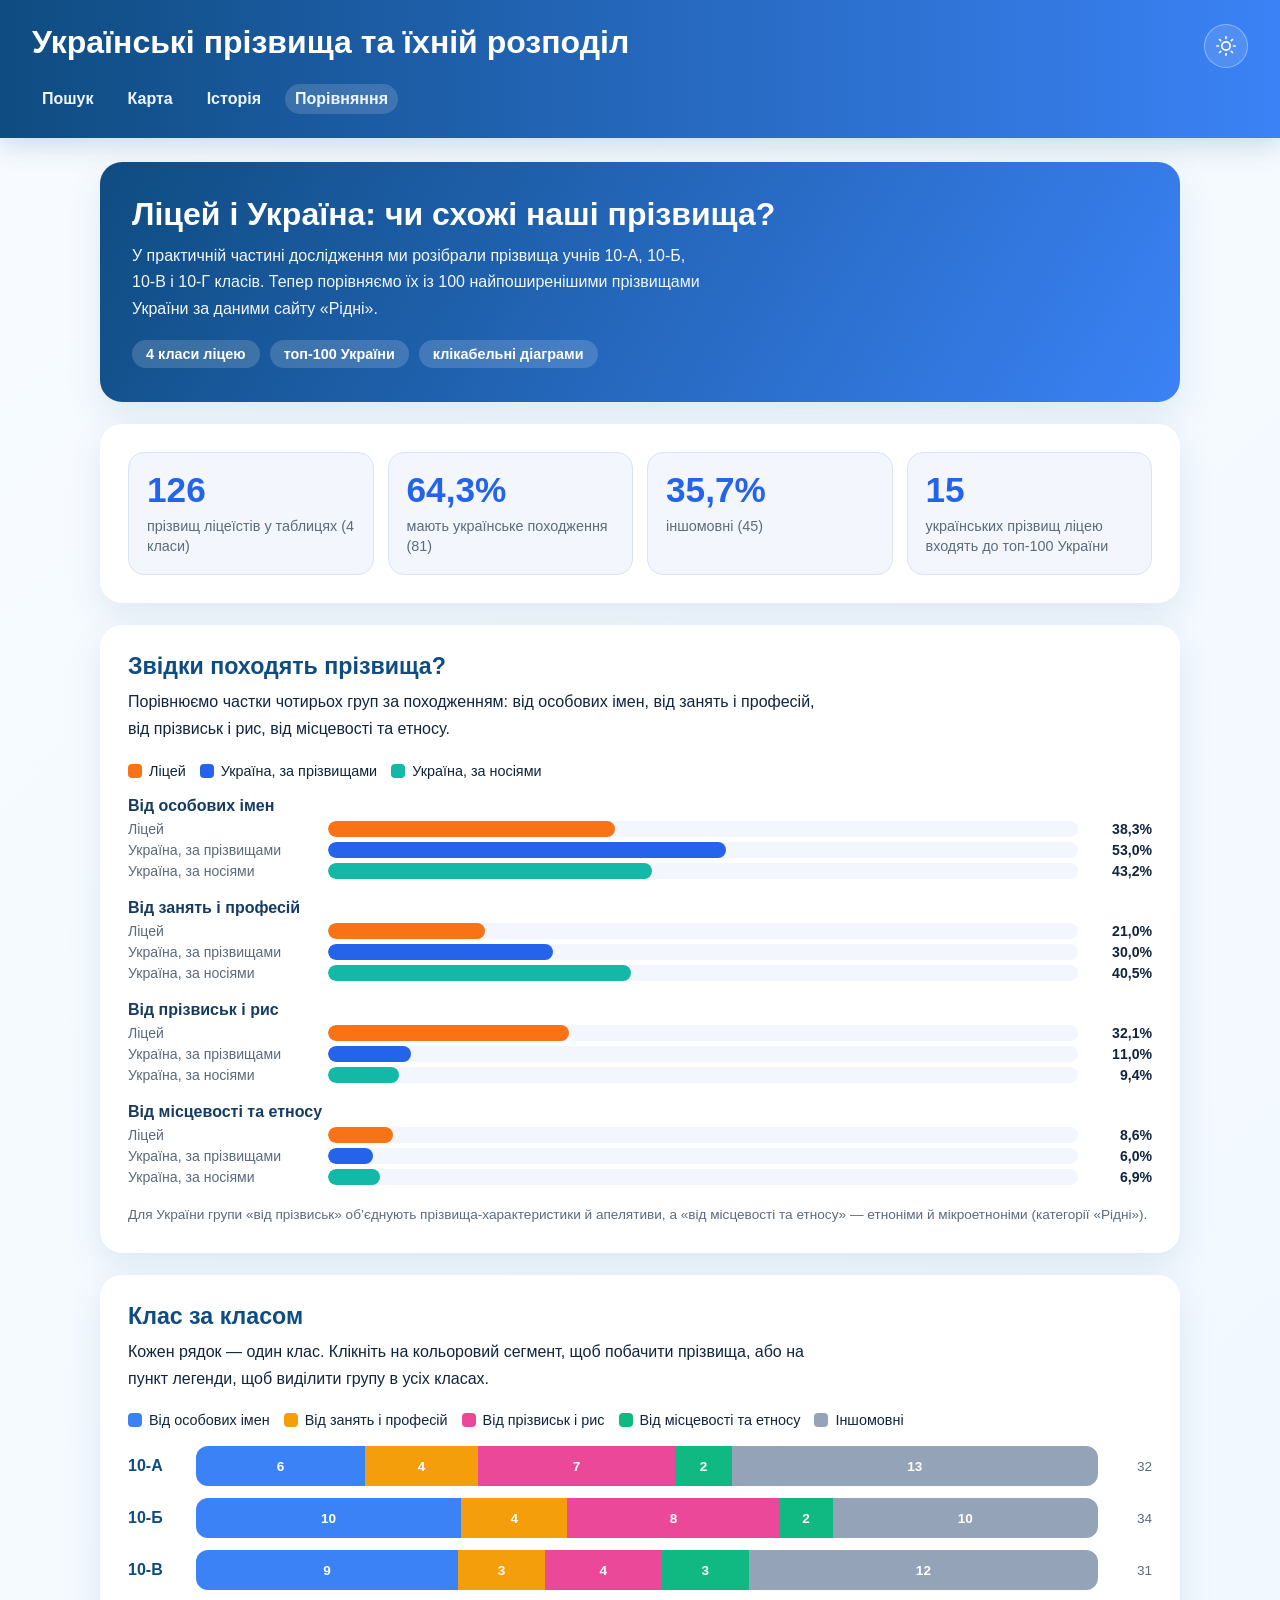
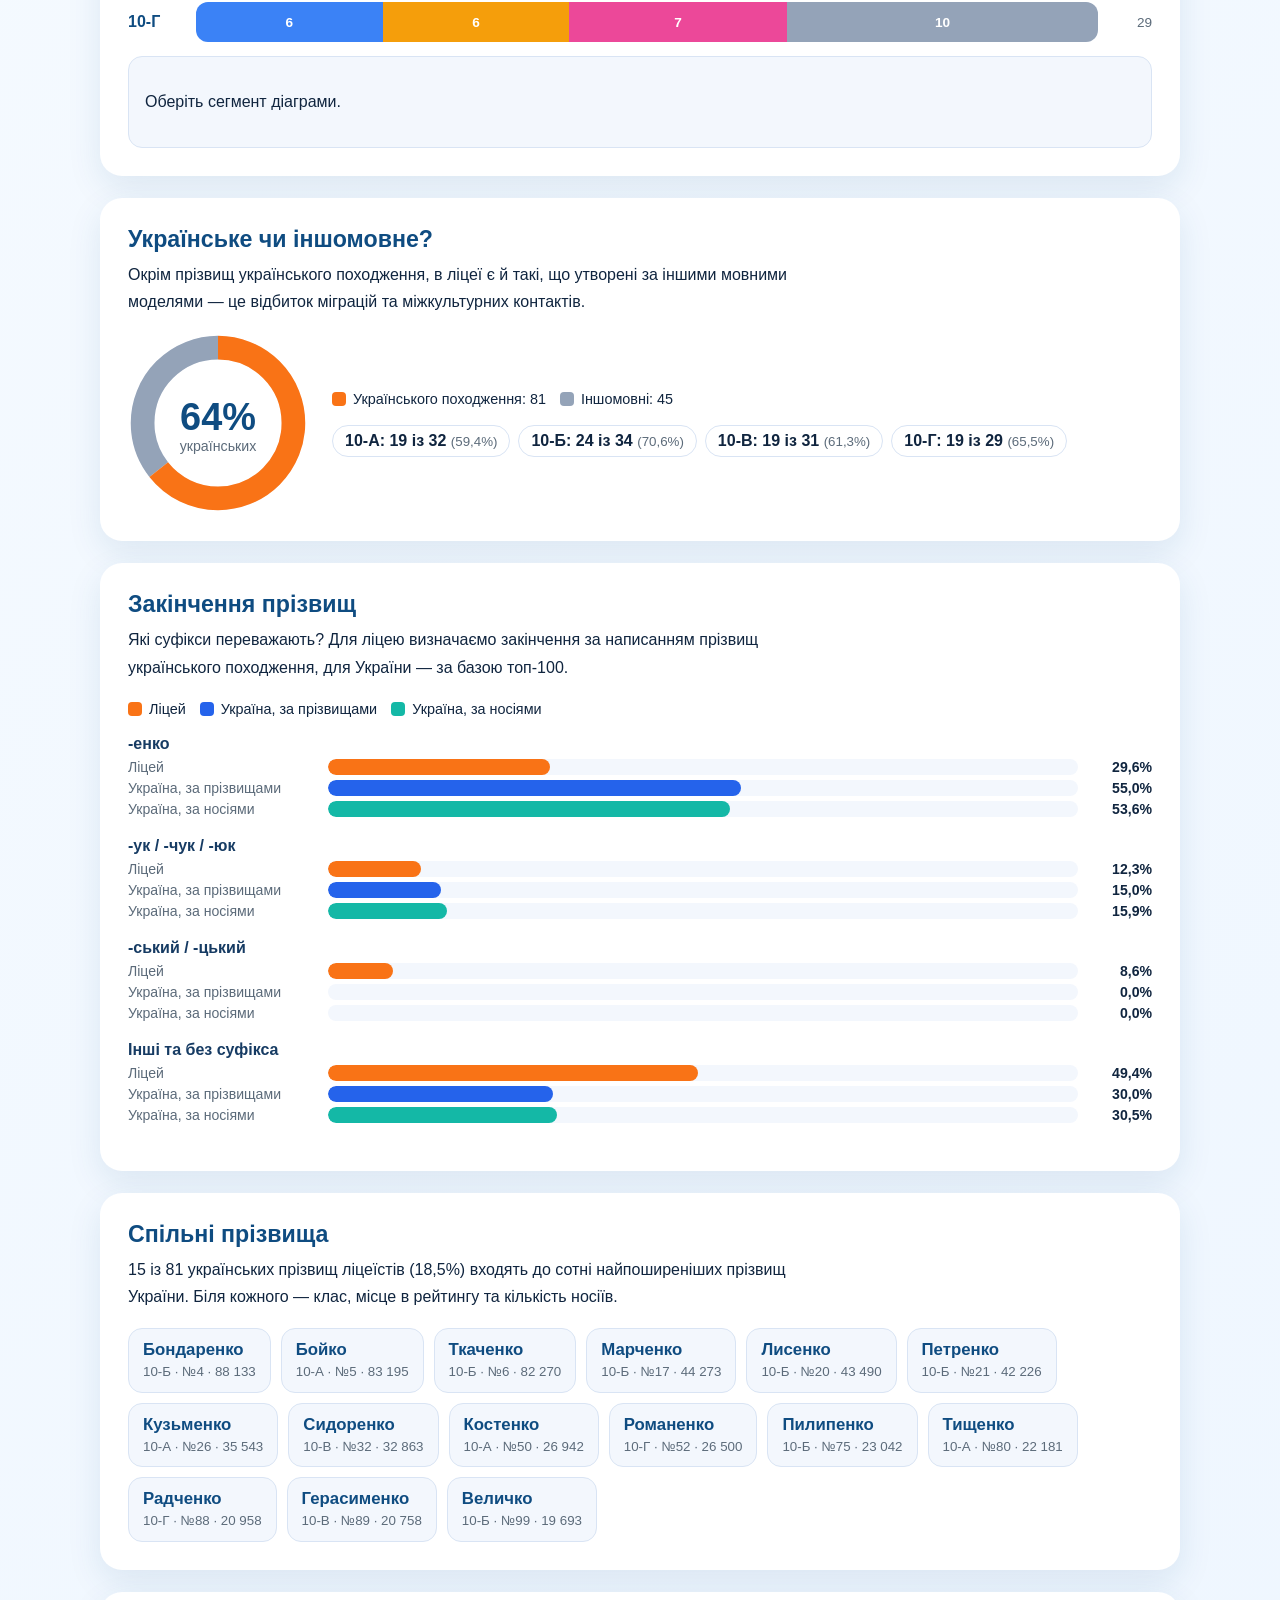
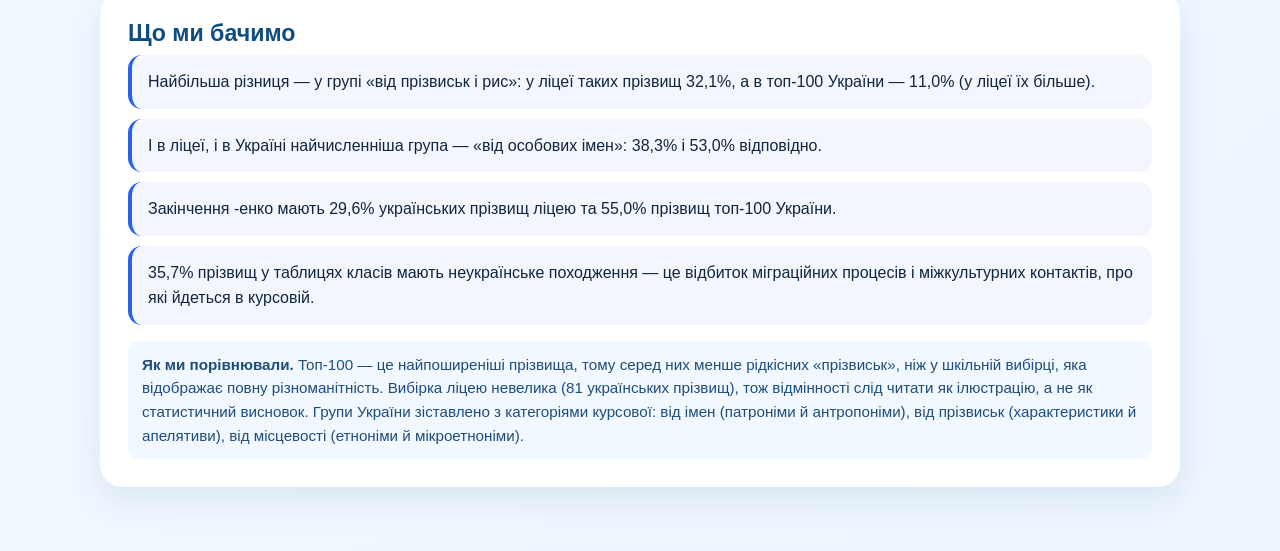
==== compare.html @ c1d9f482 "Add History and Comparison pages History: 7 interactive blocks (names, timeline, surname builder, su" ====
<!DOCTYPE html>
<html lang="uk">
<head>
    <meta charset="UTF-8">
    <meta name="viewport" content="width=device-width, initial-scale=1.0">
    <title>Порівняння — Українські прізвища</title>
    <link rel="stylesheet" href="style.css">
    <link rel="stylesheet" href="story.css">
    <script>
        (function () {
            var stored = localStorage.getItem("site-theme");
            var theme = stored || (window.matchMedia("(prefers-color-scheme: dark)").matches ? "dark" : "light");
            document.documentElement.setAttribute("data-theme", theme);
        })();
    </script>
</head>
<body>
    <header>
        <div class="header-bar">
            <h1>Українські прізвища та їхній розподіл</h1>
            <button id="themeToggle" class="theme-toggle" type="button" aria-label="Перемкнути тему оформлення">
                <svg class="icon-sun" viewBox="0 0 24 24" width="20" height="20" fill="none" stroke="currentColor" stroke-width="2" stroke-linecap="round" stroke-linejoin="round">
                    <circle cx="12" cy="12" r="5"></circle>
                    <line x1="12" y1="1" x2="12" y2="3"></line>
                    <line x1="12" y1="21" x2="12" y2="23"></line>
                    <line x1="4.22" y1="4.22" x2="5.64" y2="5.64"></line>
                    <line x1="18.36" y1="18.36" x2="19.78" y2="19.78"></line>
                    <line x1="1" y1="12" x2="3" y2="12"></line>
                    <line x1="21" y1="12" x2="23" y2="12"></line>
                    <line x1="4.22" y1="19.78" x2="5.64" y2="18.36"></line>
                    <line x1="18.36" y1="5.64" x2="19.78" y2="4.22"></line>
                </svg>
                <svg class="icon-moon" viewBox="0 0 24 24" width="20" height="20" fill="none" stroke="currentColor" stroke-width="2" stroke-linecap="round" stroke-linejoin="round">
                    <path d="M21 12.79A9 9 0 1 1 11.21 3 7 7 0 0 0 21 12.79z"></path>
                </svg>
            </button>
        </div>
        <nav>
            <a href="index.html#search">Пошук</a>
            <a href="index.html#map">Карта</a>
            <a href="history.html">Історія</a>
            <a href="compare.html" class="active">Порівняння</a>
        </nav>
    </header>

    <main class="story-wrap" id="compareRoot">
        <section class="story-hero">
            <h2>Ліцей і Україна: чи схожі наші прізвища?</h2>
            <p>У практичній частині дослідження ми розібрали прізвища учнів 10-А, 10-Б, 10-В і 10-Г класів. Тепер порівняємо їх із 100 найпоширенішими прізвищами України за даними сайту «Рідні».</p>
            <div class="hero-badges">
                <span class="hero-badge">4 класи ліцею</span>
                <span class="hero-badge">топ-100 України</span>
                <span class="hero-badge">клікабельні діаграми</span>
            </div>
        </section>

        <section class="story-block reveal">
            <div class="kpi-grid chart" id="kpis"></div>
        </section>

        <section class="story-block reveal">
            <div class="block-head"><h2>Звідки походять прізвища?</h2></div>
            <p class="block-lead">Порівнюємо частки чотирьох груп за походженням: від особових імен, від занять і професій, від прізвиськ і рис, від місцевості та етносу.</p>
            <div class="legend" id="catLegend"></div>
            <div class="chart" id="catChart"></div>
            <p class="small-note">Для України групи «від прізвиськ» об’єднують прізвища-характеристики й апелятиви, а «від місцевості та етносу» — етноніми й мікроетноніми (категорії «Рідні»).</p>
        </section>

        <section class="story-block reveal">
            <div class="block-head"><h2>Клас за класом</h2></div>
            <p class="block-lead">Кожен рядок — один клас. Клікніть на кольоровий сегмент, щоб побачити прізвища, або на пункт легенди, щоб виділити групу в усіх класах.</p>
            <div class="legend" id="stackLegend"></div>
            <div class="chart" id="stackChart"></div>
            <div class="names-panel" id="namesPanel"><p>Оберіть сегмент діаграми.</p></div>
        </section>

        <section class="story-block reveal">
            <div class="block-head"><h2>Українське чи іншомовне?</h2></div>
            <p class="block-lead">Окрім прізвищ українського походження, в ліцеї є й такі, що утворені за іншими мовними моделями — це відбиток міграцій та міжкультурних контактів.</p>
            <div class="donut-wrap chart" id="donutWrap"></div>
        </section>

        <section class="story-block reveal">
            <div class="block-head"><h2>Закінчення прізвищ</h2></div>
            <p class="block-lead">Які суфікси переважають? Для ліцею визначаємо закінчення за написанням прізвищ українського походження, для України — за базою топ-100.</p>
            <div class="legend" id="sufLegend"></div>
            <div class="chart" id="sufChart"></div>
        </section>

        <section class="story-block reveal">
            <div class="block-head"><h2>Спільні прізвища</h2></div>
            <p class="block-lead" id="matchLead"></p>
            <div class="match-cloud" id="matchCloud"></div>
        </section>

        <section class="story-block reveal">
            <div class="block-head"><h2>Що ми бачимо</h2></div>
            <ul class="insights" id="insights"></ul>
            <p class="note" id="methodNote"></p>
        </section>
    </main>

    <script src="data/surnames-data.js"></script>
    <script src="data/lyceum-data.js"></script>
    <script src="theme.js"></script>
    <script src="compare.js"></script>
</body>
</html>
---- style.css ----
:root {
    --bg-grad-start: #f7fbff;
    --bg-grad-end: #eef6ff;
    --text-primary: #10253f;
    --text-secondary: #5c6b7a;
    --heading-strong: #0f4c81;
    --heading-soft: #163b63;

    --header-grad-start: #0f4c81;
    --header-grad-end: #3b82f6;
    --header-text: #ffffff;
    --header-shadow: rgba(15, 76, 129, 0.18);
    --header-icon-border: rgba(255, 255, 255, 0.35);
    --header-icon-bg: rgba(255, 255, 255, 0.12);
    --header-icon-bg-hover: rgba(255, 255, 255, 0.22);

    --nav-link-color: #eff6ff;
    --nav-link-hover-bg: rgba(255, 255, 255, 0.15);

    --card-bg: #ffffff;
    --card-shadow: rgba(15, 76, 129, 0.1);
    --search-card-shadow: rgba(15, 76, 129, 0.12);

    --input-bg: #ffffff;
    --input-border: #cddbf3;
    --input-focus-border: #3b82f6;
    --input-focus-shadow: rgba(59, 130, 246, 0.15);
    --input-placeholder: #93a1b3;

    --button-grad-start: #2563eb;
    --button-grad-end: #38bdf8;
    --button-text: #ffffff;
    --button-shadow-hover: rgba(37, 99, 235, 0.2);

    --insight-bg: #f2f8ff;
    --insight-text: #1e4d7c;
}

:root[data-theme="dark"] {
    --bg-grad-start: #0a111f;
    --bg-grad-end: #101c30;
    --text-primary: #dbe6f5;
    --text-secondary: #93a4bd;
    --heading-strong: #8fc4ff;
    --heading-soft: #bcdcff;

    --header-grad-start: #071a2e;
    --header-grad-end: #14356b;
    --header-text: #f2f8ff;
    --header-shadow: rgba(0, 0, 0, 0.45);
    --header-icon-border: rgba(255, 255, 255, 0.25);
    --header-icon-bg: rgba(255, 255, 255, 0.08);
    --header-icon-bg-hover: rgba(255, 255, 255, 0.16);

    --nav-link-color: #dbe9ff;
    --nav-link-hover-bg: rgba(255, 255, 255, 0.08);

    --card-bg: #16233a;
    --card-shadow: rgba(0, 0, 0, 0.35);
    --search-card-shadow: rgba(0, 0, 0, 0.35);

    --input-bg: #0f1b2d;
    --input-border: #2c3f5c;
    --input-focus-border: #3b82f6;
    --input-focus-shadow: rgba(59, 130, 246, 0.25);
    --input-placeholder: #6b7c95;

    --button-grad-start: #2563eb;
    --button-grad-end: #38bdf8;
    --button-text: #ffffff;
    --button-shadow-hover: rgba(56, 189, 248, 0.35);

    --insight-bg: #1c2e47;
    --insight-text: #a8d0ff;
}

body {
    margin: 0;
    font-family: "Segoe UI", Arial, sans-serif;
    background: linear-gradient(135deg, var(--bg-grad-start) 0%, var(--bg-grad-end) 100%);
    color: var(--text-primary);
    transition: background 0.3s ease, color 0.3s ease;
}

header {
    background: linear-gradient(90deg, var(--header-grad-start) 0%, var(--header-grad-end) 100%);
    color: var(--header-text);
    padding: 24px 32px;
    box-shadow: 0 8px 25px var(--header-shadow);
    transition: background 0.3s ease;
}

.header-bar {
    display: flex;
    align-items: flex-start;
    justify-content: space-between;
    gap: 16px;
}

h1 {
    margin: 0;
    font-size: 2rem;
}

.theme-toggle {
    flex-shrink: 0;
    display: inline-flex;
    align-items: center;
    justify-content: center;
    width: 44px;
    height: 44px;
    border-radius: 50%;
    border: 1px solid var(--header-icon-border);
    background: var(--header-icon-bg);
    color: var(--header-text);
    cursor: pointer;
    transition: background 0.2s ease, transform 0.2s ease;
}

.theme-toggle:hover {
    background: var(--header-icon-bg-hover);
    transform: translateY(-1px);
}

.theme-toggle svg {
    display: block;
}

.theme-toggle .icon-moon {
    display: none;
}

:root[data-theme="dark"] .theme-toggle .icon-sun {
    display: none;
}

:root[data-theme="dark"] .theme-toggle .icon-moon {
    display: block;
}

nav {
    margin-top: 16px;
    display: flex;
    flex-wrap: wrap;
    gap: 14px;
}

nav a {
    text-decoration: none;
    color: var(--nav-link-color);
    font-weight: 600;
    padding: 6px 10px;
    border-radius: 999px;
    transition: background 0.2s ease;
}

nav a:hover {
    background: var(--nav-link-hover-bg);
}

nav a.active {
    background: var(--nav-link-hover-bg);
}

.search-section {
    padding: 24px 32px 8px;
}

.history-section {
    padding: 24px 32px 32px;
}

.history-card {
    background: var(--card-bg);
    border-radius: 16px;
    padding: 22px;
    box-shadow: 0 10px 30px var(--search-card-shadow);
    min-height: 300px;
    transition: background 0.3s ease;
}

.search-card {
    background: var(--card-bg);
    border-radius: 16px;
    padding: 22px;
    box-shadow: 0 10px 30px var(--search-card-shadow);
    transition: background 0.3s ease;
}

.search-label {
    display: block;
    font-weight: 700;
    margin-bottom: 10px;
    color: var(--heading-soft);
}

.search-controls {
    display: flex;
    flex-wrap: wrap;
    gap: 10px;
}

.search-input-wrap {
    position: relative;
    flex: 1;
    min-width: 260px;
}

.search-section input {
    width: 100%;
    box-sizing: border-box;
    padding: 12px 14px;
    border: 1px solid var(--input-border);
    border-radius: 999px;
    font-size: 1rem;
    outline: none;
    background: var(--input-bg);
    color: var(--text-primary);
    transition: background 0.3s ease, border-color 0.2s ease, box-shadow 0.2s ease;
}

.suggestions-list {
    position: absolute;
    top: calc(100% + 6px);
    left: 0;
    right: 0;
    margin: 0;
    padding: 6px;
    list-style: none;
    background: var(--card-bg);
    border: 1px solid var(--input-border);
    border-radius: 14px;
    box-shadow: 0 12px 30px var(--card-shadow);
    max-height: 240px;
    overflow-y: auto;
    z-index: 20;
}

.suggestions-list[hidden] {
    display: none;
}

.suggestions-list li {
    padding: 9px 14px;
    border-radius: 8px;
    cursor: pointer;
    color: var(--text-primary);
    transition: background 0.15s ease;
}

.suggestions-list li:hover {
    background: var(--insight-bg);
}

.search-section input::placeholder {
    color: var(--input-placeholder);
}

.search-section input:focus {
    border-color: var(--input-focus-border);
    box-shadow: 0 0 0 3px var(--input-focus-shadow);
}

.search-section button#searchBtn {
    flex-shrink: 0;
    width: 48px;
    height: 48px;
    padding: 0;
    display: inline-flex;
    align-items: center;
    justify-content: center;
    border: none;
    border-radius: 50%;
    background: linear-gradient(90deg, var(--button-grad-start) 0%, var(--button-grad-end) 100%);
    color: var(--button-text);
    cursor: pointer;
    transition: transform 0.2s ease, box-shadow 0.2s ease;
}

.search-section button#searchBtn svg {
    display: block;
}

.search-section button#searchBtn:hover {
    transform: translateY(-1px);
    box-shadow: 0 8px 20px var(--button-shadow-hover);
}

.content {
    display: flex;
    gap: 20px;
    padding: 20px 32px 32px;
    flex-wrap: wrap;
}

.map-block {
    flex: 2;
    min-width: 340px;
    height: calc(100vh - 60px);
    min-height: 520px;
    background: var(--card-bg);
    border-radius: 18px;
    padding: 20px;
    box-shadow: 0 12px 35px var(--card-shadow);
    position: relative;
    display: flex;
    flex-direction: column;
    transition: background 0.3s ease;
}

.info-block {
    flex: 1;
    min-width: 280px;
    background: var(--card-bg);
    border-radius: 18px;
    padding: 20px;
    box-shadow: 0 12px 35px var(--card-shadow);
    transition: background 0.3s ease;
}

.map-wrap {
    position: relative;
    flex: 1;
    min-height: 0;
}

#ukraineMap {
    width: 100%;
    height: 100%;
    display: block;
    border: 0;
}

#region-name {
    margin: 0 0 12px;
    font-size: 1.1rem;
    font-weight: 700;
    color: var(--heading-soft);
}

#info h2 {
    margin-top: 0;
    color: var(--heading-strong);
}

.info-placeholder {
    color: var(--text-secondary);
    line-height: 1.6;
}

.info-fact {
    font-weight: 700;
    text-align: center;
}

.region-surname-list {
    margin: 8px 0 0;
    padding-left: 20px;
    color: var(--text-primary);
}

.region-surname-list li {
    margin-bottom: 4px;
}

.region-insight {
    margin-top: 12px;
    padding: 10px 12px;
    border-radius: 12px;
    background: var(--insight-bg);
    color: var(--insight-text);
}

@media (max-width: 900px) {
    header,
    .search-section,
    .content {
        padding-left: 18px;
        padding-right: 18px;
    }

    .content {
        flex-direction: column;
    }

    .map-block {
        height: 70vh;
        min-width: unset;
    }

    .info-block {
        min-width: unset;
    }
}

@media (max-width: 520px) {
    h1 {
        font-size: 1.55rem;
    }

    .search-section input {
        width: 100%;
        min-width: 0;
    }
}
---- story.css ----
/* Спільні стилі сторінок «Історія» та «Порівняння». Підключається після style.css. */

:root {
    --accent: #2563eb;
    --accent-soft: rgba(37, 99, 235, 0.1);
    --surface-2: #f3f7fd;
    --line: #d9e4f4;
    --ok: #16a34a;
    --bad: #dc2626;

    --c-names: #3b82f6;
    --c-prof: #f59e0b;
    --c-nick: #ec4899;
    --c-place: #10b981;
    --c-foreign: #94a3b8;
    --c-ly: #f97316;
    --c-ua: #2563eb;
    --c-ua2: #14b8a6;
}

:root[data-theme="dark"] {
    --accent: #60a5fa;
    --accent-soft: rgba(96, 165, 250, 0.16);
    --surface-2: #1b2c47;
    --line: #2c3f5c;
    --ok: #4ade80;
    --bad: #f87171;

    --c-names: #60a5fa;
    --c-prof: #fbbf24;
    --c-nick: #f472b6;
    --c-place: #34d399;
    --c-foreign: #64748b;
    --c-ly: #fb923c;
    --c-ua: #60a5fa;
    --c-ua2: #2dd4bf;
}

html {
    scroll-behavior: smooth;
}

.story-wrap {
    max-width: 1080px;
    margin: 0 auto;
    padding: 24px 20px 64px;
    display: flex;
    flex-direction: column;
    gap: 22px;
}

/* ---------- hero ---------- */

.story-hero {
    border-radius: 22px;
    padding: 34px 32px;
    color: #fff;
    background: linear-gradient(120deg, var(--header-grad-start) 0%, var(--header-grad-end) 100%);
    box-shadow: 0 14px 36px var(--card-shadow);
}

.story-hero h2 {
    margin: 0 0 10px;
    font-size: 2rem;
}

.story-hero p {
    margin: 0;
    max-width: 64ch;
    line-height: 1.65;
    opacity: 0.95;
}

.hero-badges {
    display: flex;
    flex-wrap: wrap;
    gap: 10px;
    margin-top: 18px;
}

.hero-badge {
    padding: 6px 14px;
    border-radius: 999px;
    background: rgba(255, 255, 255, 0.16);
    font-weight: 600;
    font-size: 0.9rem;
}

/* ---------- sticky step navigation ---------- */

.step-nav {
    position: sticky;
    top: 10px;
    z-index: 30;
    display: flex;
    flex-wrap: wrap;
    justify-content: center;
    gap: 6px;
    padding: 8px 10px;
    border-radius: 999px;
    background: var(--card-bg);
    border: 1px solid var(--line);
    box-shadow: 0 8px 24px var(--card-shadow);
}

.step-nav a {
    display: inline-flex;
    align-items: center;
    gap: 6px;
    padding: 5px 12px 5px 6px;
    border-radius: 999px;
    text-decoration: none;
    font-weight: 600;
    font-size: 0.86rem;
    color: var(--text-secondary);
    transition: background 0.2s ease, color 0.2s ease;
}

.step-nav a b {
    display: inline-flex;
    align-items: center;
    justify-content: center;
    width: 22px;
    height: 22px;
    border-radius: 50%;
    background: var(--accent-soft);
    color: var(--accent);
    font-size: 0.78rem;
}

.step-nav a:hover {
    background: var(--accent-soft);
}

.step-nav a.active {
    background: var(--accent);
    color: #fff;
}

.step-nav a.active b {
    background: rgba(255, 255, 255, 0.25);
    color: #fff;
}

/* ---------- blocks ---------- */

.story-block {
    background: var(--card-bg);
    border-radius: 22px;
    padding: 28px;
    box-shadow: 0 12px 34px var(--card-shadow);
    scroll-margin-top: 78px;
    transition: background 0.3s ease;
}

.block-head {
    display: flex;
    align-items: center;
    gap: 16px;
    margin-bottom: 8px;
}

.block-num {
    flex-shrink: 0;
    display: inline-flex;
    align-items: center;
    justify-content: center;
    width: 44px;
    height: 44px;
    border-radius: 14px;
    background: linear-gradient(135deg, var(--button-grad-start), var(--button-grad-end));
    color: #fff;
    font-weight: 800;
    font-size: 1.15rem;
}

.block-head h2 {
    margin: 0;
    font-size: 1.45rem;
    color: var(--heading-strong);
}

.block-kicker {
    margin: 0 0 18px 60px;
    color: var(--text-secondary);
    font-style: italic;
}

.block-lead {
    margin: 0 0 18px;
    line-height: 1.7;
    max-width: 78ch;
}

.subhead {
    margin: 26px 0 10px;
    font-size: 1.05rem;
    color: var(--heading-soft);
}

.note {
    margin: 16px 0 0;
    padding: 12px 14px;
    border-radius: 12px;
    background: var(--insight-bg);
    color: var(--insight-text);
    line-height: 1.55;
    font-size: 0.95rem;
}

.small-note {
    margin: 10px 0 0;
    font-size: 0.85rem;
    color: var(--text-secondary);
    line-height: 1.5;
}

/* scroll reveal */

.reveal {
    opacity: 0;
    transform: translateY(22px);
    transition: opacity 0.6s ease, transform 0.6s ease;
}

.reveal.in {
    opacity: 1;
    transform: none;
}

/* ---------- chips and tabs ---------- */

.chips {
    display: flex;
    flex-wrap: wrap;
    gap: 8px;
}

.chip {
    padding: 8px 14px;
    border-radius: 999px;
    border: 1px solid var(--line);
    background: var(--surface-2);
    color: var(--text-primary);
    font: inherit;
    font-weight: 600;
    font-size: 0.92rem;
    cursor: pointer;
    transition: background 0.2s ease, border-color 0.2s ease, color 0.2s ease, transform 0.15s ease;
}

.chip:hover {
    border-color: var(--accent);
    transform: translateY(-1px);
}

.chip.active {
    background: var(--accent);
    border-color: var(--accent);
    color: #fff;
}

.chip:focus-visible,
.flip-card:focus-visible,
.tile:focus-visible,
.opt:focus-visible,
.seg:focus-visible {
    outline: 3px solid var(--accent);
    outline-offset: 2px;
}

.tab-panel {
    margin-top: 14px;
    padding: 18px;
    border-radius: 16px;
    background: var(--surface-2);
    border: 1px solid var(--line);
    line-height: 1.65;
    animation: fadeUp 0.35s ease;
}

.tab-panel p {
    margin: 0 0 8px;
}

.tab-panel p:last-child {
    margin-bottom: 0;
}

.tab-panel ul {
    margin: 8px 0 0;
    padding-left: 20px;
}

@keyframes fadeUp {
    from {
        opacity: 0;
        transform: translateY(8px);
    }

    to {
        opacity: 1;
        transform: none;
    }
}

.pill-list {
    display: flex;
    flex-wrap: wrap;
    gap: 8px;
    margin-top: 10px;
}

.pill {
    padding: 6px 12px;
    border-radius: 999px;
    background: var(--card-bg);
    border: 1px solid var(--line);
    font-weight: 600;
}

.pill small {
    font-weight: 400;
    color: var(--text-secondary);
}

/* ---------- block 1: flip cards ---------- */

.flip-grid {
    display: grid;
    grid-template-columns: repeat(auto-fit, minmax(250px, 1fr));
    gap: 16px;
}

.flip-card {
    perspective: 1000px;
    height: 350px;
    cursor: pointer;
    border-radius: 18px;
}

.flip-inner {
    position: relative;
    width: 100%;
    height: 100%;
    transition: transform 0.6s ease;
    transform-style: preserve-3d;
}

.flip-card.flipped .flip-inner {
    transform: rotateY(180deg);
}

.flip-face {
    position: absolute;
    inset: 0;
    display: flex;
    flex-direction: column;
    justify-content: center;
    gap: 10px;
    padding: 20px;
    border-radius: 18px;
    overflow: auto;
    -webkit-backface-visibility: hidden;
    backface-visibility: hidden;
}

.flip-front {
    background: linear-gradient(145deg, var(--accent-soft), var(--surface-2));
    border: 1px solid var(--line);
    align-items: flex-start;
}

.flip-back {
    transform: rotateY(180deg);
    background: var(--surface-2);
    border: 1px solid var(--accent);
    justify-content: flex-start;
}

.flip-tag {
    font-size: 0.8rem;
    text-transform: uppercase;
    letter-spacing: 0.06em;
    color: var(--accent);
    font-weight: 700;
}

.flip-title {
    font-size: 1.3rem;
    color: var(--heading-strong);
}

.flip-sample {
    font-size: 2rem;
    font-weight: 800;
    color: var(--accent);
}

.flip-cta {
    margin-top: auto;
    font-size: 0.82rem;
    color: var(--text-secondary);
}

.flip-intro {
    font-weight: 600;
    color: var(--heading-soft);
}

.flip-list {
    margin: 0;
    padding-left: 18px;
    line-height: 1.5;
    font-size: 0.95rem;
}

.flip-list li {
    margin-bottom: 5px;
}

/* ---------- block 2: timeline ---------- */

.timeline {
    padding: 20px 40px;
    border-radius: 18px;
    background: var(--surface-2);
    border: 1px solid var(--line);
}

.timeline input[type="range"] {
    width: 100%;
    accent-color: var(--accent);
    margin: 4px 0 0;
}

.timeline-ticks {
    position: relative;
    height: 34px;
    margin-top: 8px;
}

.tick {
    position: absolute;
    top: 0;
    left: var(--pos);
    transform: translateX(-50%);
    white-space: nowrap;
    padding: 6px 10px;
    border: 0;
    background: none;
    font: inherit;
    font-size: 0.8rem;
    font-weight: 600;
    text-align: center;
    color: var(--text-secondary);
    cursor: pointer;
    border-radius: 8px;
}

.tick.active {
    color: var(--accent);
    background: var(--accent-soft);
}

.stage {
    margin-top: 16px;
}

.stage h3 {
    margin: 0 0 6px;
    color: var(--heading-strong);
}

.stage p {
    margin: 0 0 14px;
    line-height: 1.65;
}

.name-tags {
    display: flex;
    flex-wrap: wrap;
    align-items: center;
    gap: 10px;
    min-height: 48px;
}

.name-tag {
    padding: 9px 16px;
    border-radius: 12px;
    background: var(--card-bg);
    border: 2px solid var(--accent);
    font-weight: 700;
    animation: pop 0.4s ease backwards;
}

.name-tag.muted {
    border-color: var(--line);
    color: var(--text-secondary);
}

.name-arrow {
    color: var(--accent);
    font-weight: 800;
    font-size: 1.3rem;
}

@keyframes pop {
    from {
        opacity: 0;
        transform: scale(0.8);
    }

    to {
        opacity: 1;
        transform: none;
    }
}

/* ---------- block 3: builder ---------- */

.builder {
    display: grid;
    grid-template-columns: 1fr 1fr;
    gap: 18px;
}

.builder-col h3 {
    margin: 0 0 10px;
    font-size: 0.95rem;
    color: var(--text-secondary);
    text-transform: uppercase;
    letter-spacing: 0.05em;
}

.formula {
    margin-top: 18px;
    padding: 22px;
    border-radius: 18px;
    background: linear-gradient(145deg, var(--accent-soft), var(--surface-2));
    border: 1px solid var(--line);
    text-align: center;
}

.formula-line {
    display: flex;
    flex-wrap: wrap;
    justify-content: center;
    align-items: baseline;
    gap: 10px;
    font-size: 1.15rem;
    color: var(--text-secondary);
}

.formula-result {
    margin: 8px 0 4px;
    font-size: 2.6rem;
    font-weight: 800;
    letter-spacing: 0.01em;
}

.part-root {
    color: var(--c-prof);
}

.part-suffix {
    color: var(--accent);
}

.formula-meaning {
    margin: 0;
    line-height: 1.6;
}

.suffix-info {
    margin-top: 12px;
    padding: 12px 14px;
    border-radius: 12px;
    background: var(--insight-bg);
    color: var(--insight-text);
    line-height: 1.55;
    font-size: 0.95rem;
}

/* ---------- block 4: map ---------- */

.map-layout {
    display: grid;
    grid-template-columns: 220px 1fr;
    gap: 20px;
    align-items: start;
}

.map-controls {
    display: flex;
    flex-direction: column;
    gap: 8px;
}

.map-controls .chip {
    text-align: left;
}

.map-stage {
    min-width: 0;
}

.suffix-map {
    position: relative;
    height: 430px;
    border-radius: 16px;
    background: var(--surface-2);
    border: 1px solid var(--line);
    overflow: hidden;
}

.suffix-map object {
    width: 100%;
    height: 100%;
    display: block;
}

.map-readout {
    margin-top: 10px;
    padding: 10px 14px;
    border-radius: 12px;
    background: var(--insight-bg);
    color: var(--insight-text);
    font-weight: 600;
    min-height: 1.4em;
}

.map-legend {
    display: flex;
    align-items: center;
    gap: 10px;
    margin-top: 10px;
    font-size: 0.82rem;
    color: var(--text-secondary);
}

.legend-bar {
    flex: 1;
    height: 10px;
    border-radius: 999px;
    border: 1px solid var(--line);
}

/* ---------- block 5: epochs ---------- */

.change-grid {
    display: grid;
    grid-template-columns: repeat(auto-fill, minmax(210px, 1fr));
    gap: 12px;
    margin-top: 14px;
}

.change-card {
    padding: 14px;
    border-radius: 14px;
    background: var(--card-bg);
    border: 1px solid var(--line);
    display: flex;
    flex-direction: column;
    gap: 6px;
    animation: pop 0.4s ease backwards;
}

.change-from {
    color: var(--text-secondary);
    text-decoration: line-through;
    text-decoration-color: var(--bad);
}

.change-arrow {
    color: var(--accent);
    font-weight: 800;
}

.change-to {
    font-size: 1.2rem;
    font-weight: 800;
    color: var(--heading-strong);
}

.change-why {
    font-size: 0.82rem;
    color: var(--text-secondary);
}

/* ---------- block 6: tiles ---------- */

.tile-grid {
    display: flex;
    flex-wrap: wrap;
    gap: 8px;
    margin-top: 14px;
}

.tile {
    padding: 10px 16px;
    border-radius: 12px;
    border: 1px solid var(--line);
    background: var(--surface-2);
    color: var(--text-primary);
    font: inherit;
    font-weight: 700;
    cursor: pointer;
    transition: transform 0.15s ease, background 0.2s ease, border-color 0.2s ease;
}

.tile:hover {
    transform: translateY(-2px) rotate(-1deg);
    border-color: var(--accent);
}

.tile.active {
    background: var(--accent);
    border-color: var(--accent);
    color: #fff;
}

.tile-detail {
    margin-top: 16px;
    padding: 20px;
    border-radius: 18px;
    background: linear-gradient(145deg, var(--accent-soft), var(--surface-2));
    border: 1px solid var(--line);
    line-height: 1.6;
    animation: fadeUp 0.35s ease;
}

.tile-detail h3 {
    margin: 0 0 4px;
    font-size: 1.8rem;
    color: var(--accent);
}

.tile-detail .tile-cat {
    margin: 0 0 10px;
    font-size: 0.8rem;
    text-transform: uppercase;
    letter-spacing: 0.06em;
    color: var(--text-secondary);
}

.tile-detail p {
    margin: 0 0 8px;
}

.tile-fact {
    padding: 10px 12px;
    border-radius: 10px;
    background: var(--card-bg);
    border: 1px dashed var(--accent);
    font-size: 0.92rem;
}

/* ---------- block 7: modern + quiz ---------- */

.modern-grid {
    display: grid;
    grid-template-columns: repeat(auto-fit, minmax(185px, 1fr));
    gap: 14px;
}

.modern-card {
    padding: 18px;
    border-radius: 16px;
    background: var(--surface-2);
    border: 1px solid var(--line);
    line-height: 1.55;
}

.modern-card .modern-ico {
    display: inline-flex;
    align-items: center;
    justify-content: center;
    width: 38px;
    height: 38px;
    border-radius: 12px;
    background: var(--accent-soft);
    color: var(--accent);
    font-weight: 800;
    margin-bottom: 8px;
}

.modern-card h3 {
    margin: 0 0 6px;
    font-size: 1.02rem;
    color: var(--heading-strong);
}

.modern-card p {
    margin: 0;
    font-size: 0.93rem;
}

.quiz {
    padding: 22px;
    border-radius: 18px;
    background: var(--surface-2);
    border: 1px solid var(--line);
}

.quiz-progress {
    height: 6px;
    border-radius: 999px;
    background: var(--line);
    overflow: hidden;
    margin-bottom: 14px;
}

.quiz-progress span {
    display: block;
    height: 100%;
    width: 0;
    background: var(--accent);
    transition: width 0.4s ease;
}

.quiz-q {
    margin: 0 0 14px;
    font-weight: 700;
    font-size: 1.08rem;
}

.opts {
    display: grid;
    gap: 8px;
}

.opt {
    padding: 11px 14px;
    border-radius: 12px;
    border: 1px solid var(--line);
    background: var(--card-bg);
    color: var(--text-primary);
    font: inherit;
    text-align: left;
    cursor: pointer;
    transition: border-color 0.2s ease, background 0.2s ease;
}

.opt:hover:not(:disabled) {
    border-color: var(--accent);
}

.opt:disabled {
    cursor: default;
}

.opt.correct {
    border-color: var(--ok);
    background: color-mix(in srgb, var(--ok) 16%, var(--card-bg));
}

.opt.wrong {
    border-color: var(--bad);
    background: color-mix(in srgb, var(--bad) 14%, var(--card-bg));
}

.quiz-feedback {
    margin-top: 12px;
    min-height: 1.5em;
    line-height: 1.5;
}

.quiz-actions {
    margin-top: 12px;
    display: flex;
    gap: 10px;
    flex-wrap: wrap;
}

.btn {
    padding: 10px 20px;
    border: 0;
    border-radius: 999px;
    background: linear-gradient(90deg, var(--button-grad-start), var(--button-grad-end));
    color: #fff;
    font: inherit;
    font-weight: 700;
    cursor: pointer;
    text-decoration: none;
    display: inline-block;
    transition: transform 0.2s ease, box-shadow 0.2s ease;
}

.btn:hover {
    transform: translateY(-1px);
    box-shadow: 0 8px 20px var(--button-shadow-hover);
}

.score {
    font-size: 1.4rem;
    font-weight: 800;
    color: var(--heading-strong);
}

.cta-card {
    text-align: center;
    padding: 28px;
}

.cta-card h2 {
    margin: 0 0 8px;
    color: var(--heading-strong);
}

.cta-card p {
    margin: 0 0 16px;
    color: var(--text-secondary);
}

/* ---------- compare page ---------- */

.kpi-grid {
    display: grid;
    grid-template-columns: repeat(auto-fit, minmax(190px, 1fr));
    gap: 14px;
}

.kpi {
    padding: 18px;
    border-radius: 16px;
    background: var(--surface-2);
    border: 1px solid var(--line);
}

.kpi-value {
    font-size: 2.2rem;
    font-weight: 800;
    color: var(--accent);
    line-height: 1.1;
}

.kpi-label {
    margin-top: 6px;
    font-size: 0.9rem;
    color: var(--text-secondary);
    line-height: 1.4;
}

.legend {
    display: flex;
    flex-wrap: wrap;
    gap: 14px;
    margin: 0 0 16px;
}

.legend-item {
    display: inline-flex;
    align-items: center;
    gap: 7px;
    font-size: 0.9rem;
    color: var(--text-primary);
    background: none;
    border: 0;
    font-family: inherit;
    padding: 2px 0;
}

button.legend-item {
    cursor: pointer;
}

.legend-item i {
    width: 14px;
    height: 14px;
    border-radius: 4px;
    background: var(--swatch);
}

.legend-item.off {
    opacity: 0.4;
}

.bar-row {
    margin-bottom: 20px;
}

.bar-label {
    margin-bottom: 6px;
    font-weight: 700;
    color: var(--heading-soft);
}

.bar-line {
    display: grid;
    grid-template-columns: 190px 1fr 64px;
    align-items: center;
    gap: 10px;
    margin-bottom: 5px;
    font-size: 0.88rem;
}

.bar-tag {
    color: var(--text-secondary);
}

.bar-track {
    height: 16px;
    border-radius: 999px;
    background: var(--surface-2);
    overflow: hidden;
}

.bar {
    height: 100%;
    width: 0;
    border-radius: 999px;
    background: var(--bar-color);
    transition: width 1.1s cubic-bezier(0.2, 0.8, 0.2, 1);
}

.chart.in .bar {
    width: var(--w);
}

.bar-val {
    font-weight: 700;
    text-align: right;
}

.stack-row {
    display: grid;
    grid-template-columns: 56px 1fr 42px;
    align-items: center;
    gap: 12px;
    margin-bottom: 12px;
}

.stack-name {
    font-weight: 800;
    color: var(--heading-strong);
}

.stack-bar {
    display: flex;
    height: 40px;
    border-radius: 12px;
    overflow: hidden;
    background: var(--surface-2);
}

.seg {
    flex: 0 0 0;
    min-width: 0;
    border: 0;
    padding: 0;
    background: var(--swatch);
    color: #fff;
    font: inherit;
    font-weight: 700;
    font-size: 0.85rem;
    cursor: pointer;
    overflow: hidden;
    transition: flex-basis 1s cubic-bezier(0.2, 0.8, 0.2, 1), opacity 0.2s ease, filter 0.2s ease;
}

.chart.in .seg {
    flex-basis: var(--w);
}

.seg:hover {
    filter: brightness(1.12);
}

.stack-bar.dim-names .seg:not([data-cat="names"]),
.stack-bar.dim-professions .seg:not([data-cat="professions"]),
.stack-bar.dim-nicknames .seg:not([data-cat="nicknames"]),
.stack-bar.dim-place .seg:not([data-cat="place"]),
.stack-bar.dim-foreign .seg:not([data-cat="foreign"]) {
    opacity: 0.25;
}

.stack-total {
    font-size: 0.85rem;
    color: var(--text-secondary);
    text-align: right;
}

.names-panel {
    margin-top: 14px;
    padding: 16px;
    border-radius: 14px;
    background: var(--surface-2);
    border: 1px solid var(--line);
    line-height: 1.6;
    min-height: 56px;
    animation: fadeUp 0.3s ease;
}

.names-panel h3 {
    margin: 0 0 8px;
    font-size: 1rem;
    color: var(--heading-strong);
}

.donut-wrap {
    display: flex;
    flex-wrap: wrap;
    align-items: center;
    gap: 24px;
}

.donut {
    width: 180px;
    height: 180px;
    flex-shrink: 0;
}

.donut circle {
    fill: none;
    stroke-width: 5;
    transition: stroke-dasharray 1.2s cubic-bezier(0.2, 0.8, 0.2, 1);
}

.donut .donut-bg {
    stroke: var(--surface-2);
}

.donut-text {
    fill: var(--heading-strong);
    font-weight: 800;
    font-size: 8px;
    text-anchor: middle;
}

.donut-sub {
    fill: var(--text-secondary);
    font-size: 3px;
    text-anchor: middle;
}

.match-cloud {
    display: flex;
    flex-wrap: wrap;
    gap: 10px;
}

.match {
    padding: 10px 14px;
    border-radius: 14px;
    background: var(--surface-2);
    border: 1px solid var(--line);
    line-height: 1.3;
    animation: pop 0.4s ease backwards;
}

.match b {
    display: block;
    font-size: 1.05rem;
    color: var(--heading-strong);
}

.match small {
    color: var(--text-secondary);
}

.insights {
    margin: 0;
    padding: 0;
    list-style: none;
    display: grid;
    gap: 10px;
}

.insights li {
    padding: 14px 16px;
    border-radius: 14px;
    background: var(--surface-2);
    border-left: 4px solid var(--accent);
    line-height: 1.6;
}

/* ---------- responsive ---------- */

@media (max-width: 900px) {
    .story-wrap {
        padding: 18px 14px 48px;
    }

    .story-block {
        padding: 20px 16px;
    }

    .story-hero {
        padding: 26px 20px;
    }

    .builder,
    .map-layout {
        grid-template-columns: 1fr;
    }

    .map-controls {
        flex-direction: row;
        flex-wrap: wrap;
    }

    .suffix-map {
        height: 340px;
    }

    .block-kicker {
        margin-left: 0;
    }

    .bar-line {
        grid-template-columns: 1fr 70px;
    }

    .bar-line .bar-tag {
        grid-column: 1 / -1;
    }
}

@media (max-width: 720px) {
    .step-nav a span {
        display: none;
    }

    .step-nav a {
        padding: 5px;
    }
}

@media (prefers-reduced-motion: reduce) {
    .reveal,
    .flip-inner,
    .bar,
    .seg,
    .donut circle {
        transition: none;
    }

    .reveal {
        opacity: 1;
        transform: none;
    }

    .tab-panel,
    .name-tag,
    .change-card,
    .match,
    .tile-detail,
    .names-panel {
        animation: none;
    }
}
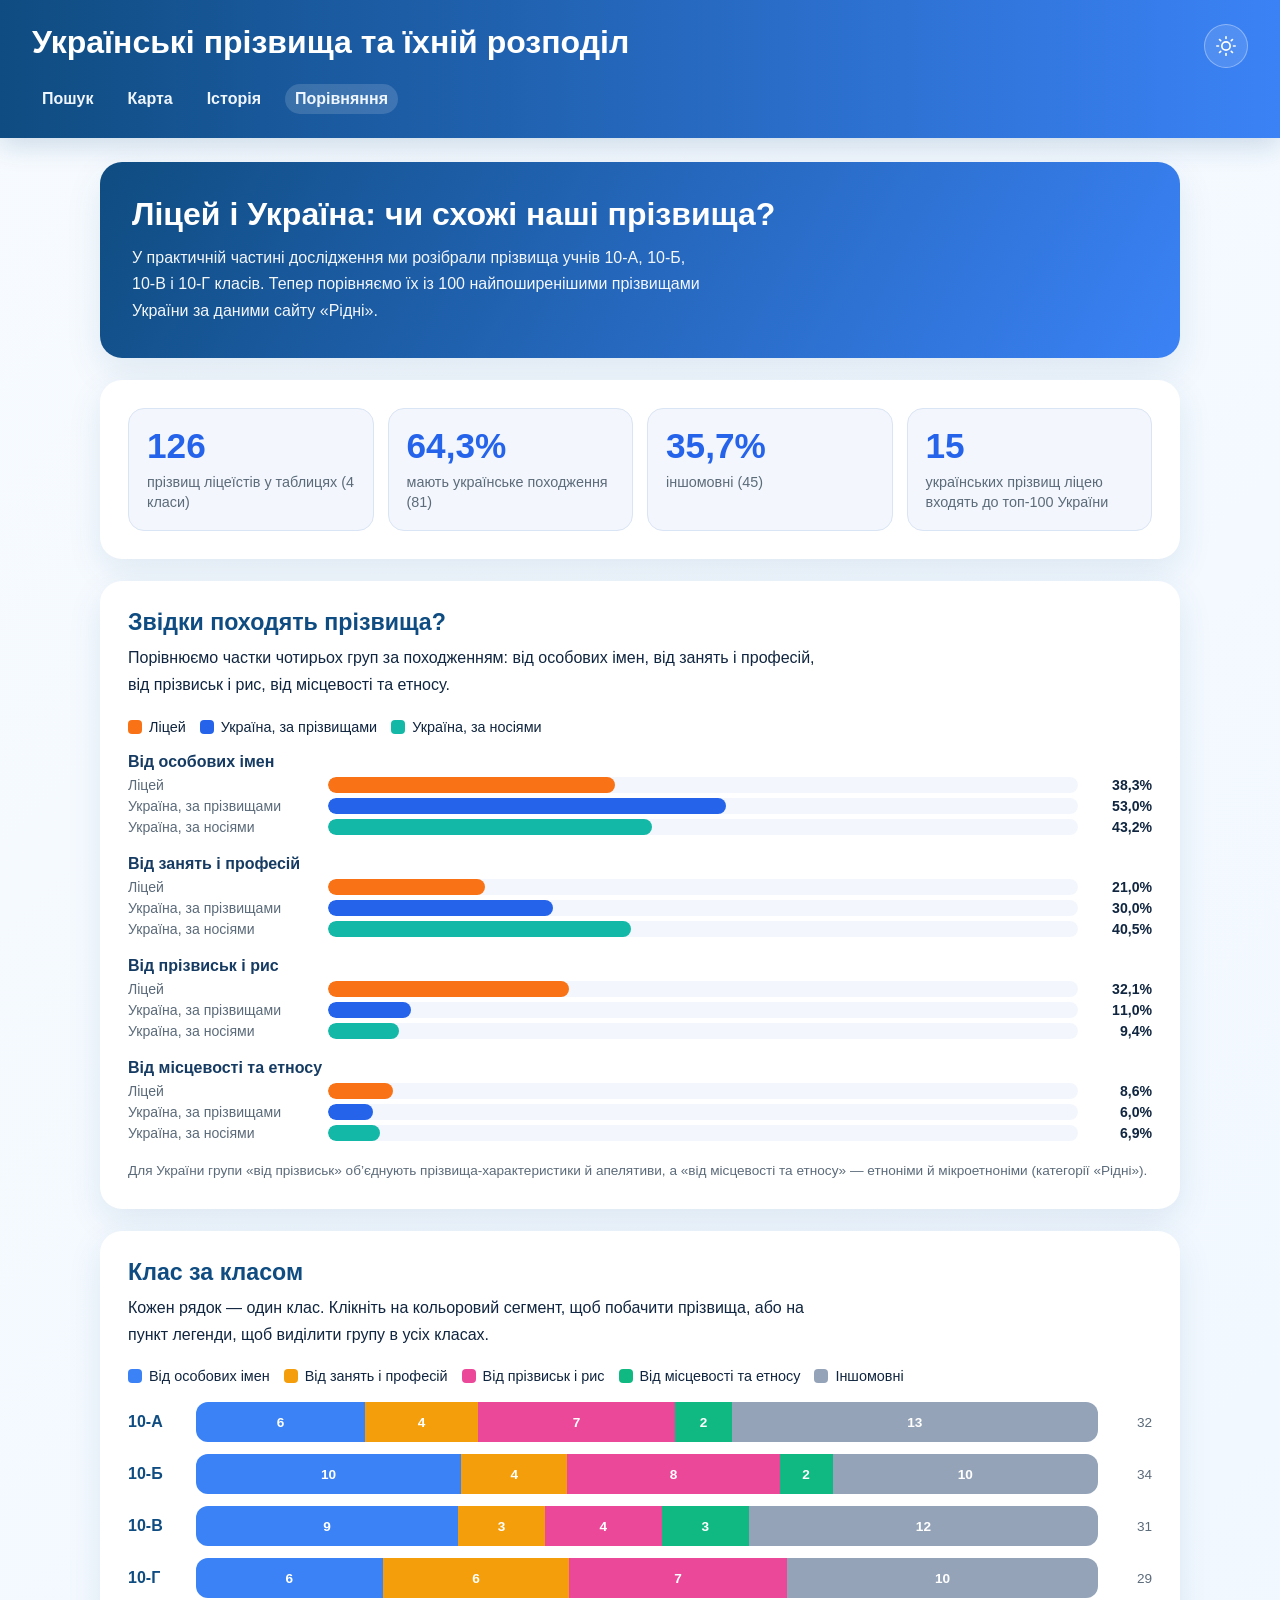
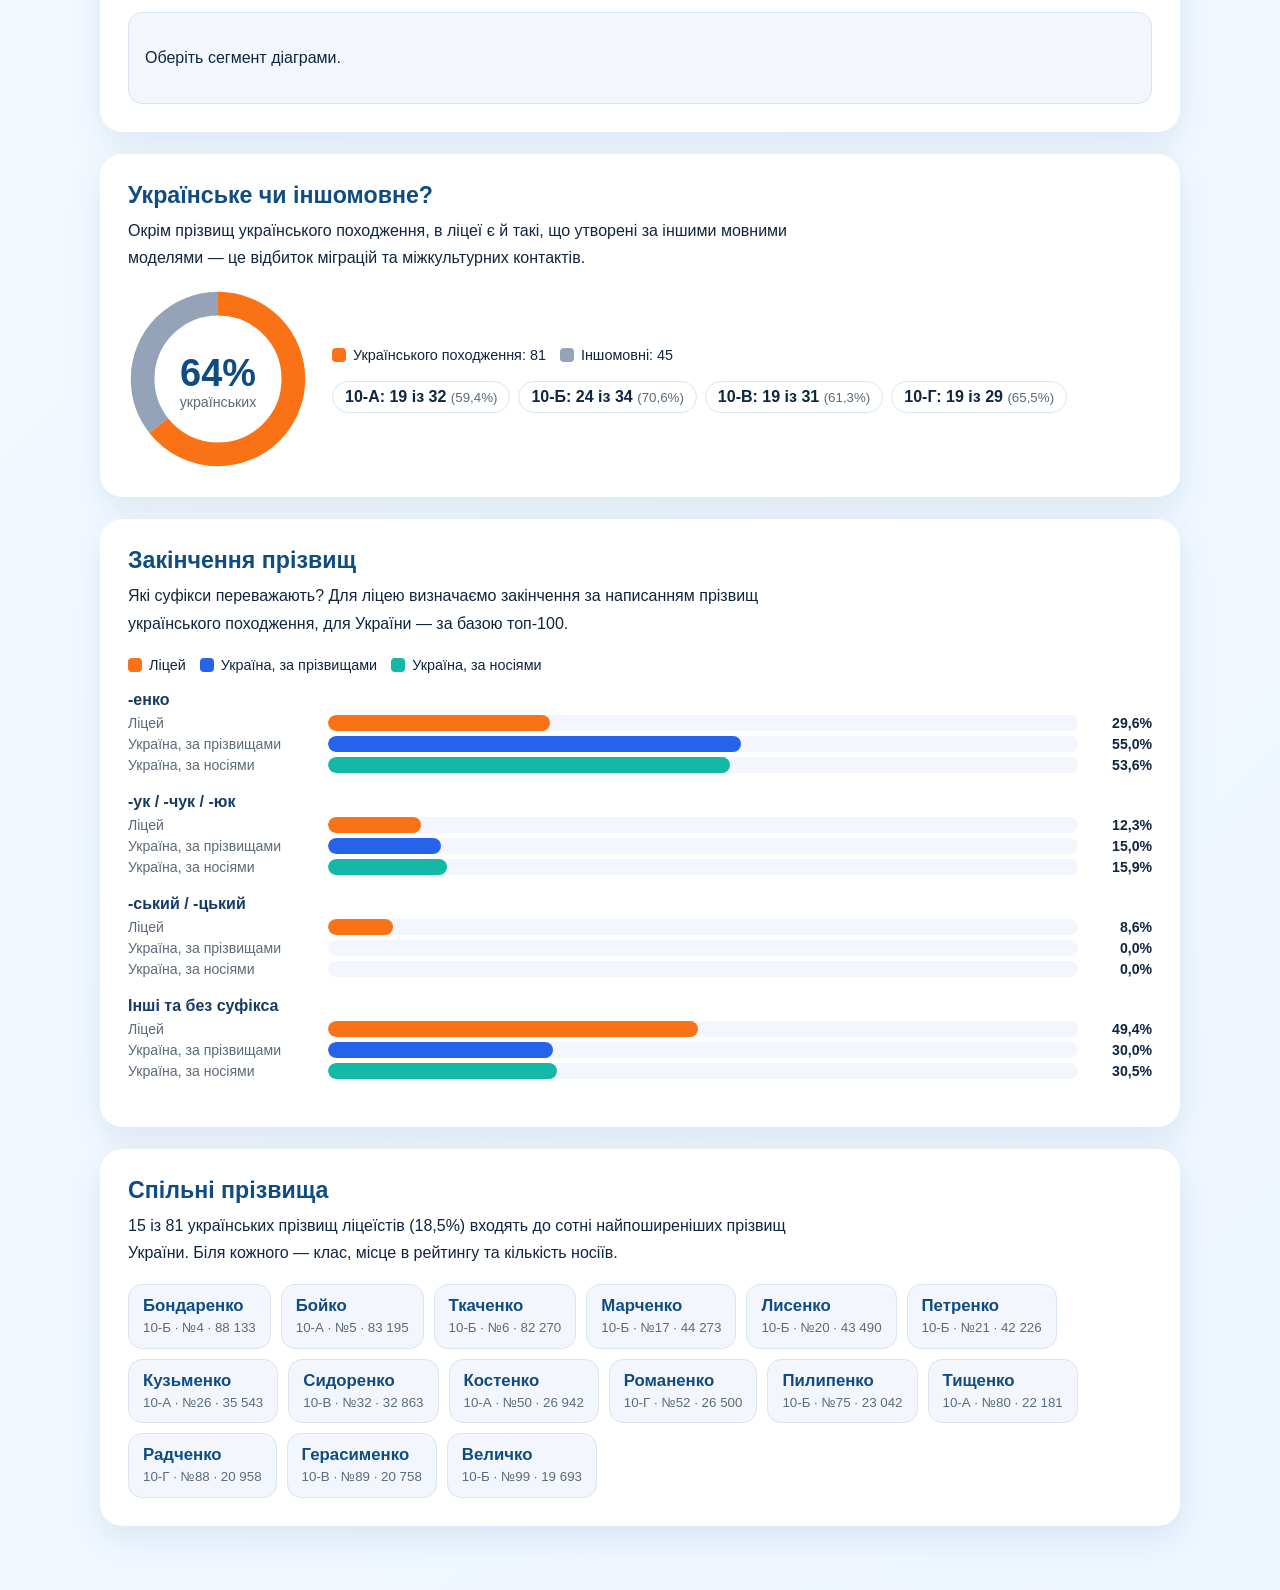
==== commit 176f875c: "Simplify History and Comparison pages Hero blocks reduced to a title (plus a short description on Co" ====
--- a/compare.html
+++ b/compare.html
@@ -47,11 +47,6 @@
         <section class="story-hero">
             <h2>Ліцей і Україна: чи схожі наші прізвища?</h2>
             <p>У практичній частині дослідження ми розібрали прізвища учнів 10-А, 10-Б, 10-В і 10-Г класів. Тепер порівняємо їх із 100 найпоширенішими прізвищами України за даними сайту «Рідні».</p>
-            <div class="hero-badges">
-                <span class="hero-badge">4 класи ліцею</span>
-                <span class="hero-badge">топ-100 України</span>
-                <span class="hero-badge">клікабельні діаграми</span>
-            </div>
         </section>
 
         <section class="story-block reveal">
@@ -92,12 +87,6 @@
             <p class="block-lead" id="matchLead"></p>
             <div class="match-cloud" id="matchCloud"></div>
         </section>
-
-        <section class="story-block reveal">
-            <div class="block-head"><h2>Що ми бачимо</h2></div>
-            <ul class="insights" id="insights"></ul>
-            <p class="note" id="methodNote"></p>
-        </section>
     </main>
 
     <script src="data/surnames-data.js"></script>
--- a/story.css
+++ b/story.css
@@ -60,30 +60,15 @@
 }
 
 .story-hero h2 {
-    margin: 0 0 10px;
+    margin: 0;
     font-size: 2rem;
 }
 
 .story-hero p {
-    margin: 0;
+    margin: 12px 0 0;
     max-width: 64ch;
     line-height: 1.65;
     opacity: 0.95;
-}
-
-.hero-badges {
-    display: flex;
-    flex-wrap: wrap;
-    gap: 10px;
-    margin-top: 18px;
-}
-
-.hero-badge {
-    padding: 6px 14px;
-    border-radius: 999px;
-    background: rgba(255, 255, 255, 0.16);
-    font-weight: 600;
-    font-size: 0.9rem;
 }
 
 /* ---------- sticky step navigation ---------- */
@@ -898,21 +883,6 @@
     color: var(--heading-strong);
 }
 
-.cta-card {
-    text-align: center;
-    padding: 28px;
-}
-
-.cta-card h2 {
-    margin: 0 0 8px;
-    color: var(--heading-strong);
-}
-
-.cta-card p {
-    margin: 0 0 16px;
-    color: var(--text-secondary);
-}
-
 /* ---------- compare page ---------- */
 
 .kpi-grid {
@@ -1159,22 +1129,6 @@
     color: var(--text-secondary);
 }
 
-.insights {
-    margin: 0;
-    padding: 0;
-    list-style: none;
-    display: grid;
-    gap: 10px;
-}
-
-.insights li {
-    padding: 14px 16px;
-    border-radius: 14px;
-    background: var(--surface-2);
-    border-left: 4px solid var(--accent);
-    line-height: 1.6;
-}
-
 /* ---------- responsive ---------- */
 
 @media (max-width: 900px) {
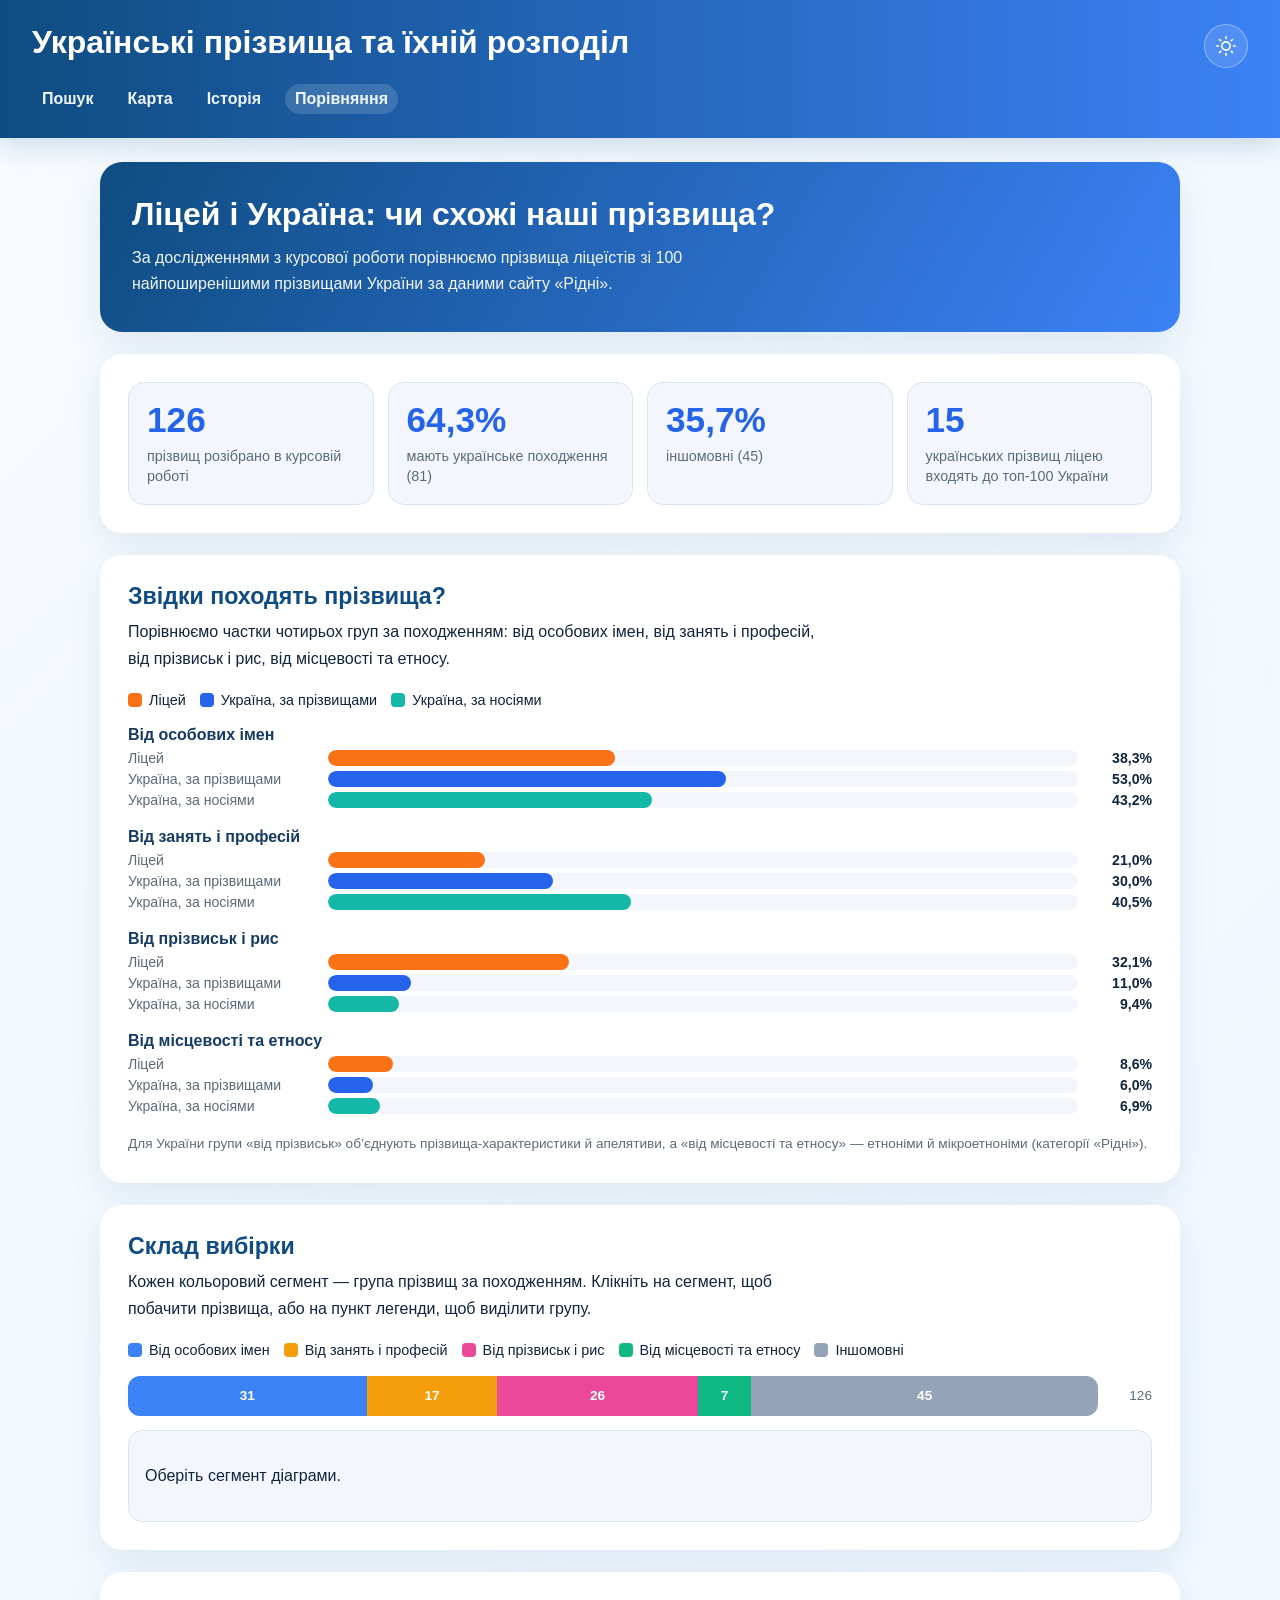
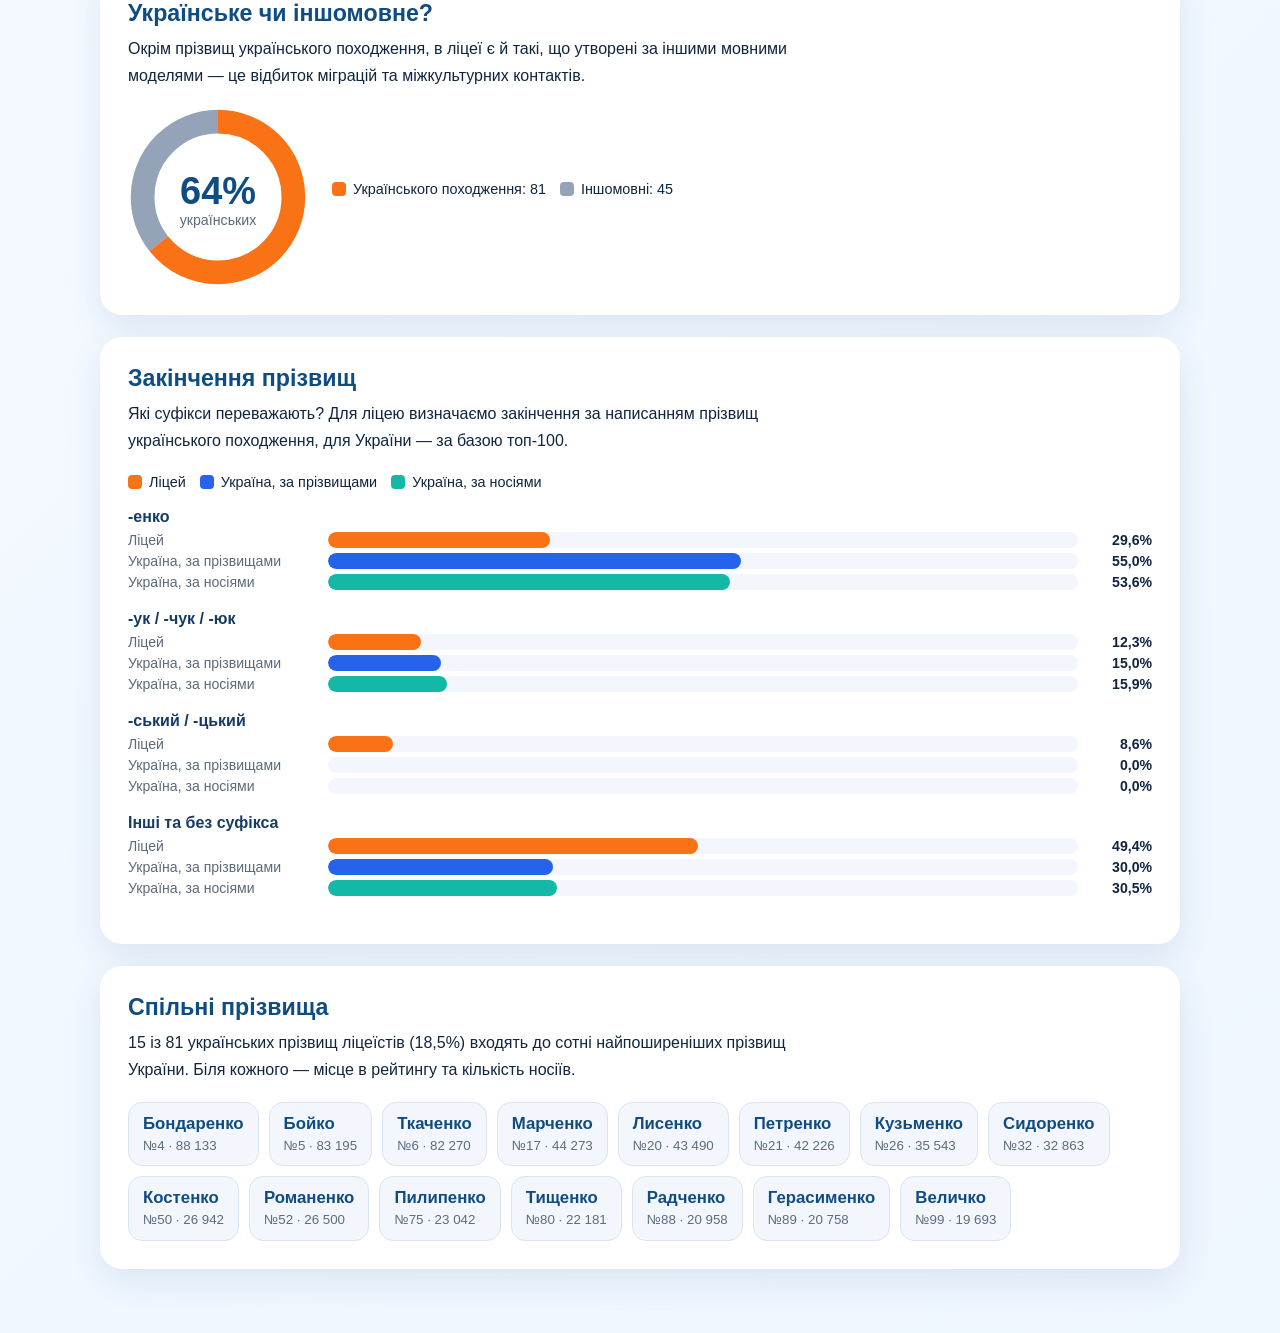
==== commit b23103a6: "Add Search page, remove class mentions from Comparison Search nav item now opens a dedicated page wi" ====
--- a/compare.html
+++ b/compare.html
@@ -36,7 +36,7 @@
             </button>
         </div>
         <nav>
-            <a href="index.html#search">Пошук</a>
+            <a href="search.html">Пошук</a>
             <a href="index.html#map">Карта</a>
             <a href="history.html">Історія</a>
             <a href="compare.html" class="active">Порівняння</a>
@@ -46,7 +46,7 @@
     <main class="story-wrap" id="compareRoot">
         <section class="story-hero">
             <h2>Ліцей і Україна: чи схожі наші прізвища?</h2>
-            <p>У практичній частині дослідження ми розібрали прізвища учнів 10-А, 10-Б, 10-В і 10-Г класів. Тепер порівняємо їх із 100 найпоширенішими прізвищами України за даними сайту «Рідні».</p>
+            <p>За дослідженнями з курсової роботи порівнюємо прізвища ліцеїстів зі 100 найпоширенішими прізвищами України за даними сайту «Рідні».</p>
         </section>
 
         <section class="story-block reveal">
@@ -62,8 +62,8 @@
         </section>
 
         <section class="story-block reveal">
-            <div class="block-head"><h2>Клас за класом</h2></div>
-            <p class="block-lead">Кожен рядок — один клас. Клікніть на кольоровий сегмент, щоб побачити прізвища, або на пункт легенди, щоб виділити групу в усіх класах.</p>
+            <div class="block-head"><h2>Склад вибірки</h2></div>
+            <p class="block-lead">Кожен кольоровий сегмент — група прізвищ за походженням. Клікніть на сегмент, щоб побачити прізвища, або на пункт легенди, щоб виділити групу.</p>
             <div class="legend" id="stackLegend"></div>
             <div class="chart" id="stackChart"></div>
             <div class="names-panel" id="namesPanel"><p>Оберіть сегмент діаграми.</p></div>
--- a/story.css
+++ b/story.css
@@ -995,15 +995,10 @@
 
 .stack-row {
     display: grid;
-    grid-template-columns: 56px 1fr 42px;
+    grid-template-columns: 1fr 42px;
     align-items: center;
     gap: 12px;
     margin-bottom: 12px;
-}
-
-.stack-name {
-    font-weight: 800;
-    color: var(--heading-strong);
 }
 
 .stack-bar {
